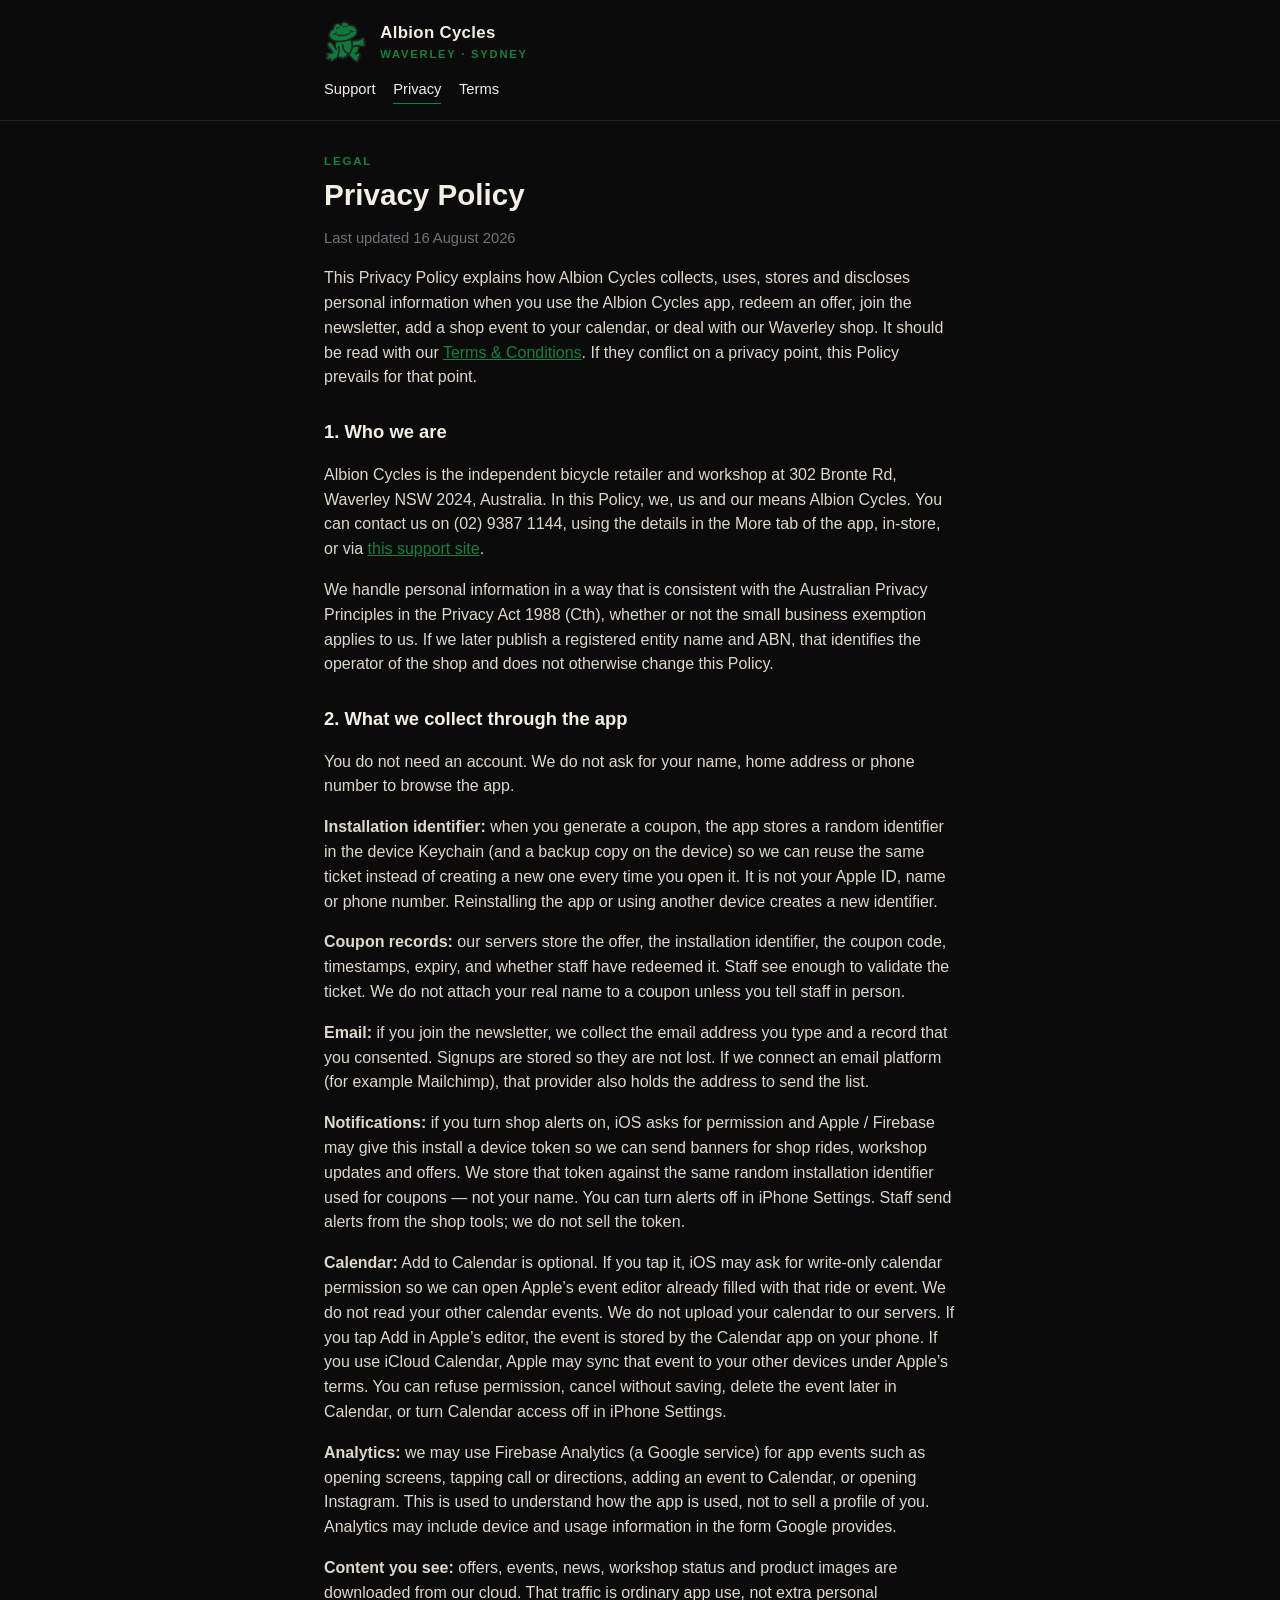
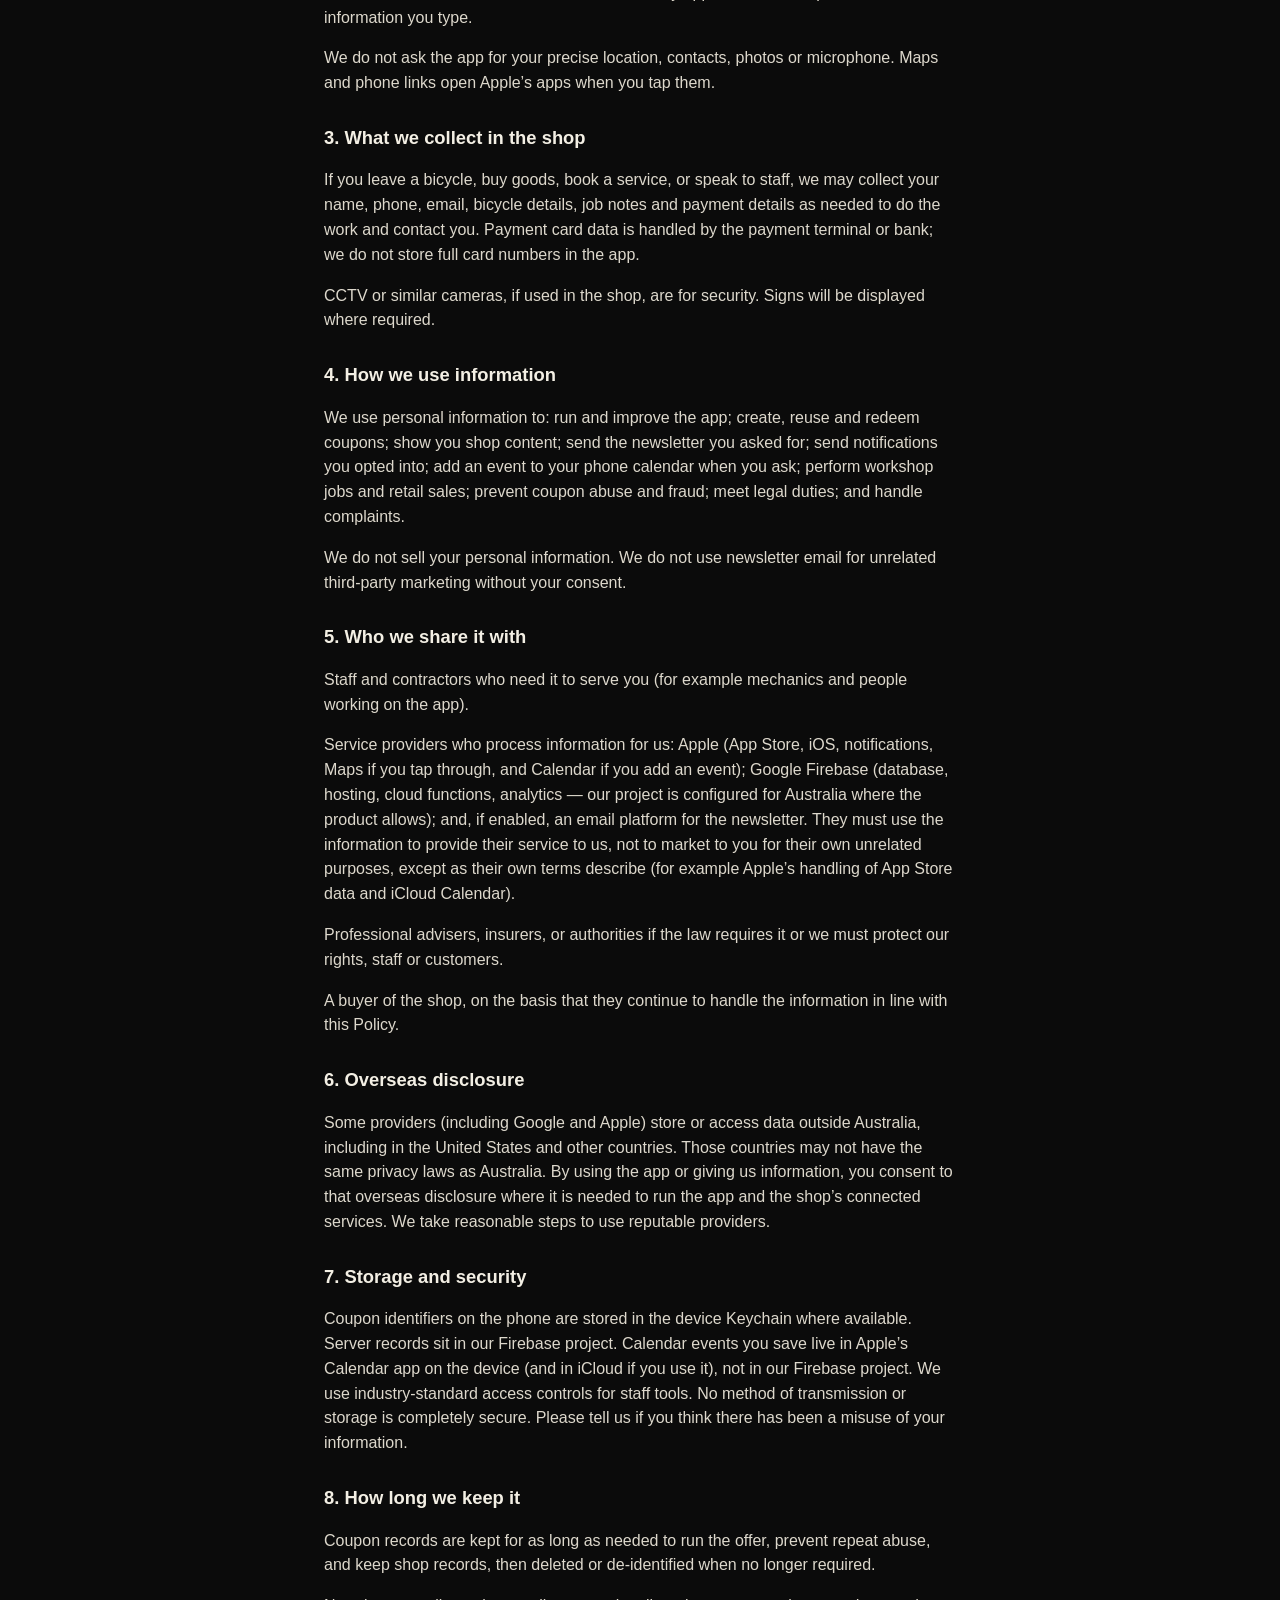
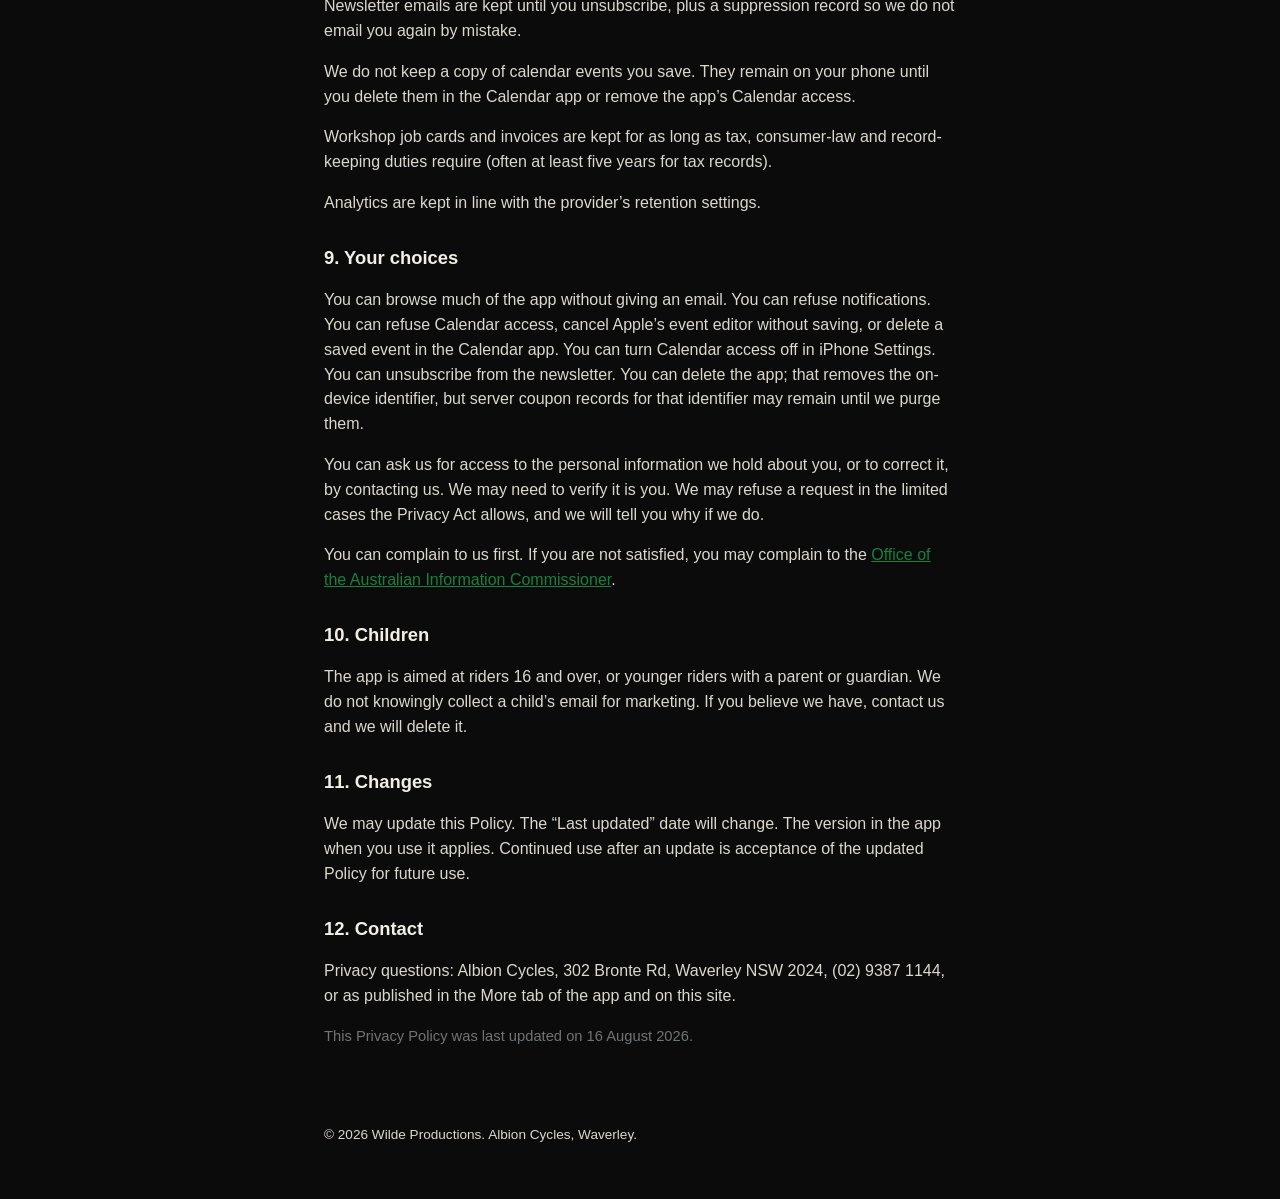
==== privacy.html @ 656c13bf "Add public support, privacy, and terms pages for App Store Connect. Co-authored-by: Cursor <cursorag" ====
<!DOCTYPE html>
<html lang="en-AU">
<head>
  <meta charset="utf-8">
  <meta name="viewport" content="width=device-width, initial-scale=1">
  <title>Privacy Policy — Albion Cycles</title>
  <meta name="description" content="Privacy Policy for the Albion Cycles iPhone app and Waverley shop.">
  <link rel="stylesheet" href="styles.css">
</head>
<body>
  <header>
    <div class="wrap" style="padding-bottom: 0;">
      <a class="brand" href="index.html">
        <img class="frog" src="albion-frog.png" alt="">
        <span class="brand-text">
          <strong>Albion Cycles</strong>
          <span>Waverley · Sydney</span>
        </span>
      </a>
      <nav>
        <a href="index.html">Support</a>
        <a href="privacy.html" aria-current="page">Privacy</a>
        <a href="terms.html">Terms</a>
      </nav>
    </div>
  </header>

  <main class="wrap">
    <p class="eyebrow">Legal</p>
    <h1>Privacy Policy</h1>
    <p class="muted">Last updated 16 August 2026</p>
    <p>This Privacy Policy explains how Albion Cycles collects, uses, stores and discloses personal information when you use the Albion Cycles app, redeem an offer, join the newsletter, add a shop event to your calendar, or deal with our Waverley shop. It should be read with our <a href="terms.html">Terms &amp; Conditions</a>. If they conflict on a privacy point, this Policy prevails for that point.</p>

    <h2>1. Who we are</h2>
    <p>Albion Cycles is the independent bicycle retailer and workshop at 302 Bronte Rd, Waverley NSW 2024, Australia. In this Policy, we, us and our means Albion Cycles. You can contact us on (02) 9387 1144, using the details in the More tab of the app, in-store, or via <a href="index.html">this support site</a>.</p>
    <p>We handle personal information in a way that is consistent with the Australian Privacy Principles in the Privacy Act 1988 (Cth), whether or not the small business exemption applies to us. If we later publish a registered entity name and ABN, that identifies the operator of the shop and does not otherwise change this Policy.</p>

    <h2>2. What we collect through the app</h2>
    <p>You do not need an account. We do not ask for your name, home address or phone number to browse the app.</p>
    <p><strong>Installation identifier:</strong> when you generate a coupon, the app stores a random identifier in the device Keychain (and a backup copy on the device) so we can reuse the same ticket instead of creating a new one every time you open it. It is not your Apple ID, name or phone number. Reinstalling the app or using another device creates a new identifier.</p>
    <p><strong>Coupon records:</strong> our servers store the offer, the installation identifier, the coupon code, timestamps, expiry, and whether staff have redeemed it. Staff see enough to validate the ticket. We do not attach your real name to a coupon unless you tell staff in person.</p>
    <p><strong>Email:</strong> if you join the newsletter, we collect the email address you type and a record that you consented. Signups are stored so they are not lost. If we connect an email platform (for example Mailchimp), that provider also holds the address to send the list.</p>
    <p><strong>Notifications:</strong> if you turn shop alerts on, iOS asks for permission and Apple / Firebase may give this install a device token so we can send banners for shop rides, workshop updates and offers. We store that token against the same random installation identifier used for coupons — not your name. You can turn alerts off in iPhone Settings. Staff send alerts from the shop tools; we do not sell the token.</p>
    <p><strong>Calendar:</strong> Add to Calendar is optional. If you tap it, iOS may ask for write-only calendar permission so we can open Apple’s event editor already filled with that ride or event. We do not read your other calendar events. We do not upload your calendar to our servers. If you tap Add in Apple’s editor, the event is stored by the Calendar app on your phone. If you use iCloud Calendar, Apple may sync that event to your other devices under Apple’s terms. You can refuse permission, cancel without saving, delete the event later in Calendar, or turn Calendar access off in iPhone Settings.</p>
    <p><strong>Analytics:</strong> we may use Firebase Analytics (a Google service) for app events such as opening screens, tapping call or directions, adding an event to Calendar, or opening Instagram. This is used to understand how the app is used, not to sell a profile of you. Analytics may include device and usage information in the form Google provides.</p>
    <p><strong>Content you see:</strong> offers, events, news, workshop status and product images are downloaded from our cloud. That traffic is ordinary app use, not extra personal information you type.</p>
    <p>We do not ask the app for your precise location, contacts, photos or microphone. Maps and phone links open Apple’s apps when you tap them.</p>

    <h2>3. What we collect in the shop</h2>
    <p>If you leave a bicycle, buy goods, book a service, or speak to staff, we may collect your name, phone, email, bicycle details, job notes and payment details as needed to do the work and contact you. Payment card data is handled by the payment terminal or bank; we do not store full card numbers in the app.</p>
    <p>CCTV or similar cameras, if used in the shop, are for security. Signs will be displayed where required.</p>

    <h2>4. How we use information</h2>
    <p>We use personal information to: run and improve the app; create, reuse and redeem coupons; show you shop content; send the newsletter you asked for; send notifications you opted into; add an event to your phone calendar when you ask; perform workshop jobs and retail sales; prevent coupon abuse and fraud; meet legal duties; and handle complaints.</p>
    <p>We do not sell your personal information. We do not use newsletter email for unrelated third-party marketing without your consent.</p>

    <h2>5. Who we share it with</h2>
    <p>Staff and contractors who need it to serve you (for example mechanics and people working on the app).</p>
    <p>Service providers who process information for us: Apple (App Store, iOS, notifications, Maps if you tap through, and Calendar if you add an event); Google Firebase (database, hosting, cloud functions, analytics — our project is configured for Australia where the product allows); and, if enabled, an email platform for the newsletter. They must use the information to provide their service to us, not to market to you for their own unrelated purposes, except as their own terms describe (for example Apple’s handling of App Store data and iCloud Calendar).</p>
    <p>Professional advisers, insurers, or authorities if the law requires it or we must protect our rights, staff or customers.</p>
    <p>A buyer of the shop, on the basis that they continue to handle the information in line with this Policy.</p>

    <h2>6. Overseas disclosure</h2>
    <p>Some providers (including Google and Apple) store or access data outside Australia, including in the United States and other countries. Those countries may not have the same privacy laws as Australia. By using the app or giving us information, you consent to that overseas disclosure where it is needed to run the app and the shop’s connected services. We take reasonable steps to use reputable providers.</p>

    <h2>7. Storage and security</h2>
    <p>Coupon identifiers on the phone are stored in the device Keychain where available. Server records sit in our Firebase project. Calendar events you save live in Apple’s Calendar app on the device (and in iCloud if you use it), not in our Firebase project. We use industry-standard access controls for staff tools. No method of transmission or storage is completely secure. Please tell us if you think there has been a misuse of your information.</p>

    <h2>8. How long we keep it</h2>
    <p>Coupon records are kept for as long as needed to run the offer, prevent repeat abuse, and keep shop records, then deleted or de-identified when no longer required.</p>
    <p>Newsletter emails are kept until you unsubscribe, plus a suppression record so we do not email you again by mistake.</p>
    <p>We do not keep a copy of calendar events you save. They remain on your phone until you delete them in the Calendar app or remove the app’s Calendar access.</p>
    <p>Workshop job cards and invoices are kept for as long as tax, consumer-law and record-keeping duties require (often at least five years for tax records).</p>
    <p>Analytics are kept in line with the provider’s retention settings.</p>

    <h2>9. Your choices</h2>
    <p>You can browse much of the app without giving an email. You can refuse notifications. You can refuse Calendar access, cancel Apple’s event editor without saving, or delete a saved event in the Calendar app. You can turn Calendar access off in iPhone Settings. You can unsubscribe from the newsletter. You can delete the app; that removes the on-device identifier, but server coupon records for that identifier may remain until we purge them.</p>
    <p>You can ask us for access to the personal information we hold about you, or to correct it, by contacting us. We may need to verify it is you. We may refuse a request in the limited cases the Privacy Act allows, and we will tell you why if we do.</p>
    <p>You can complain to us first. If you are not satisfied, you may complain to the <a href="https://www.oaic.gov.au">Office of the Australian Information Commissioner</a>.</p>

    <h2>10. Children</h2>
    <p>The app is aimed at riders 16 and over, or younger riders with a parent or guardian. We do not knowingly collect a child’s email for marketing. If you believe we have, contact us and we will delete it.</p>

    <h2>11. Changes</h2>
    <p>We may update this Policy. The “Last updated” date will change. The version in the app when you use it applies. Continued use after an update is acceptance of the updated Policy for future use.</p>

    <h2>12. Contact</h2>
    <p>Privacy questions: Albion Cycles, 302 Bronte Rd, Waverley NSW 2024, (02) 9387 1144, or as published in the More tab of the app and on this site.</p>
    <p class="muted">This Privacy Policy was last updated on 16 August 2026.</p>
  </main>

  <footer>
    <p>© 2026 Wilde Productions. Albion Cycles, Waverley.</p>
  </footer>
</body>
</html>
---- styles.css ----
:root {
  --black: #0b0b0b;
  --warm-black: #121312;
  --cream: #f3efe4;
  --green: #16813f;
  --steel: #6e7477;
  --max: 42rem;
}

* { box-sizing: border-box; }

html, body {
  margin: 0;
  background: var(--black);
  color: var(--cream);
}

body {
  font-family: -apple-system, BlinkMacSystemFont, "Segoe UI", Helvetica, Arial, sans-serif;
  line-height: 1.55;
}

a { color: var(--green); }

header {
  border-bottom: 1px solid rgba(255, 255, 255, 0.1);
  padding: 1.25rem 1.25rem 1rem;
}

.wrap {
  max-width: var(--max);
  margin: 0 auto;
  padding: 0 1.25rem 3rem;
}

.brand {
  display: flex;
  align-items: center;
  gap: 0.85rem;
  text-decoration: none;
  color: inherit;
}

.brand img.frog {
  height: 42px;
  width: auto;
}

.brand-text {
  display: flex;
  flex-direction: column;
}

.brand-text strong {
  font-size: 1.05rem;
  letter-spacing: 0.02em;
}

.brand-text span {
  color: var(--green);
  font-size: 0.7rem;
  font-weight: 600;
  letter-spacing: 0.16em;
  text-transform: uppercase;
}

nav {
  margin-top: 0.9rem;
  display: flex;
  gap: 1.1rem;
  font-size: 0.92rem;
}

nav a {
  color: var(--cream);
  text-decoration: none;
  border-bottom: 1px solid transparent;
  padding-bottom: 0.15rem;
}

nav a:hover,
nav a[aria-current="page"] {
  border-bottom-color: var(--green);
  color: var(--cream);
}

.eyebrow {
  color: var(--green);
  font-size: 0.72rem;
  font-weight: 600;
  letter-spacing: 0.16em;
  text-transform: uppercase;
  margin: 2rem 0 0.4rem;
}

h1 {
  font-size: 1.85rem;
  line-height: 1.2;
  margin: 0 0 0.75rem;
}

h2 {
  font-size: 1.15rem;
  margin: 1.75rem 0 0.45rem;
}

p, li { color: #ddd8cc; }

.muted { color: var(--steel); font-size: 0.92rem; }

.card {
  background: var(--warm-black);
  border: 1px solid rgba(255, 255, 255, 0.1);
  border-radius: 14px;
  padding: 1rem 1.1rem;
  margin: 1rem 0;
}

.card h2 { margin-top: 0; }

.card a.action {
  display: inline-block;
  margin-top: 0.35rem;
  font-weight: 600;
  text-decoration: none;
}

footer {
  max-width: var(--max);
  margin: 0 auto;
  padding: 0 1.25rem 2.5rem;
  color: var(--steel);
  font-size: 0.85rem;
}
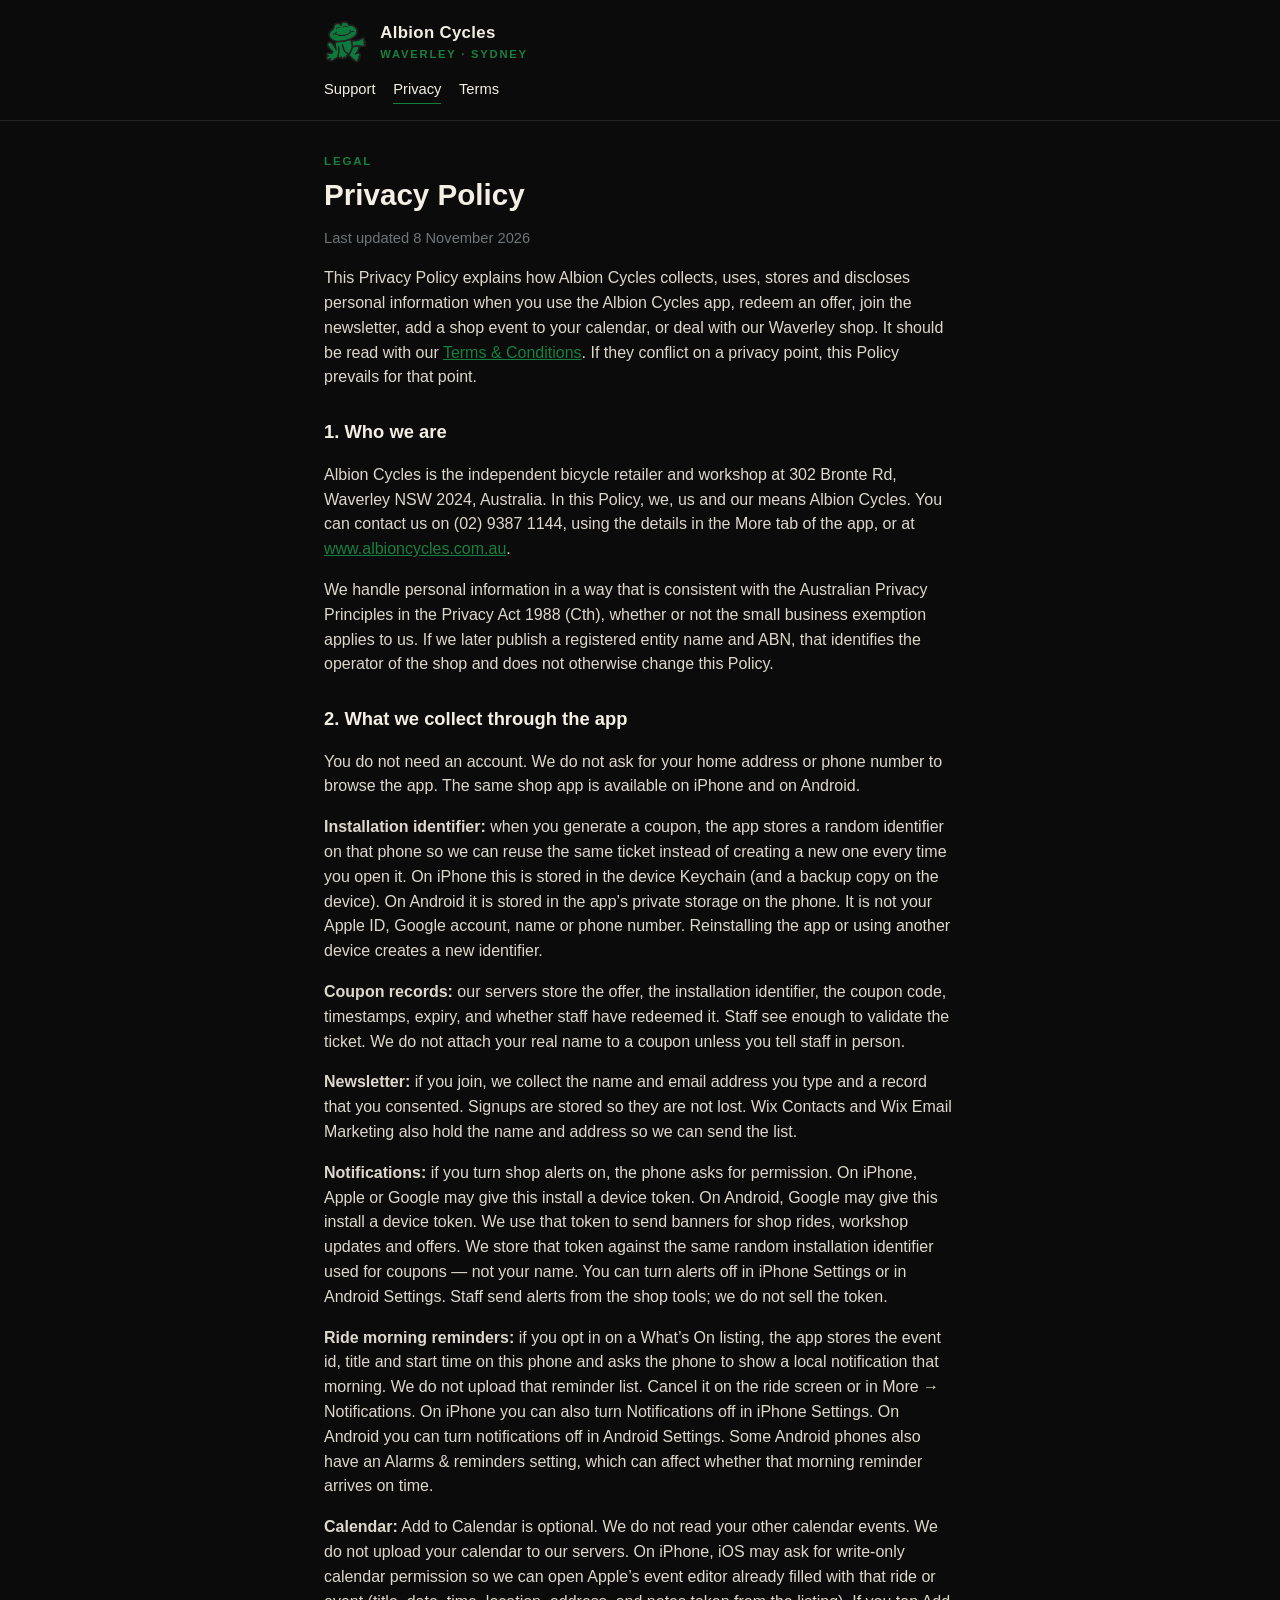
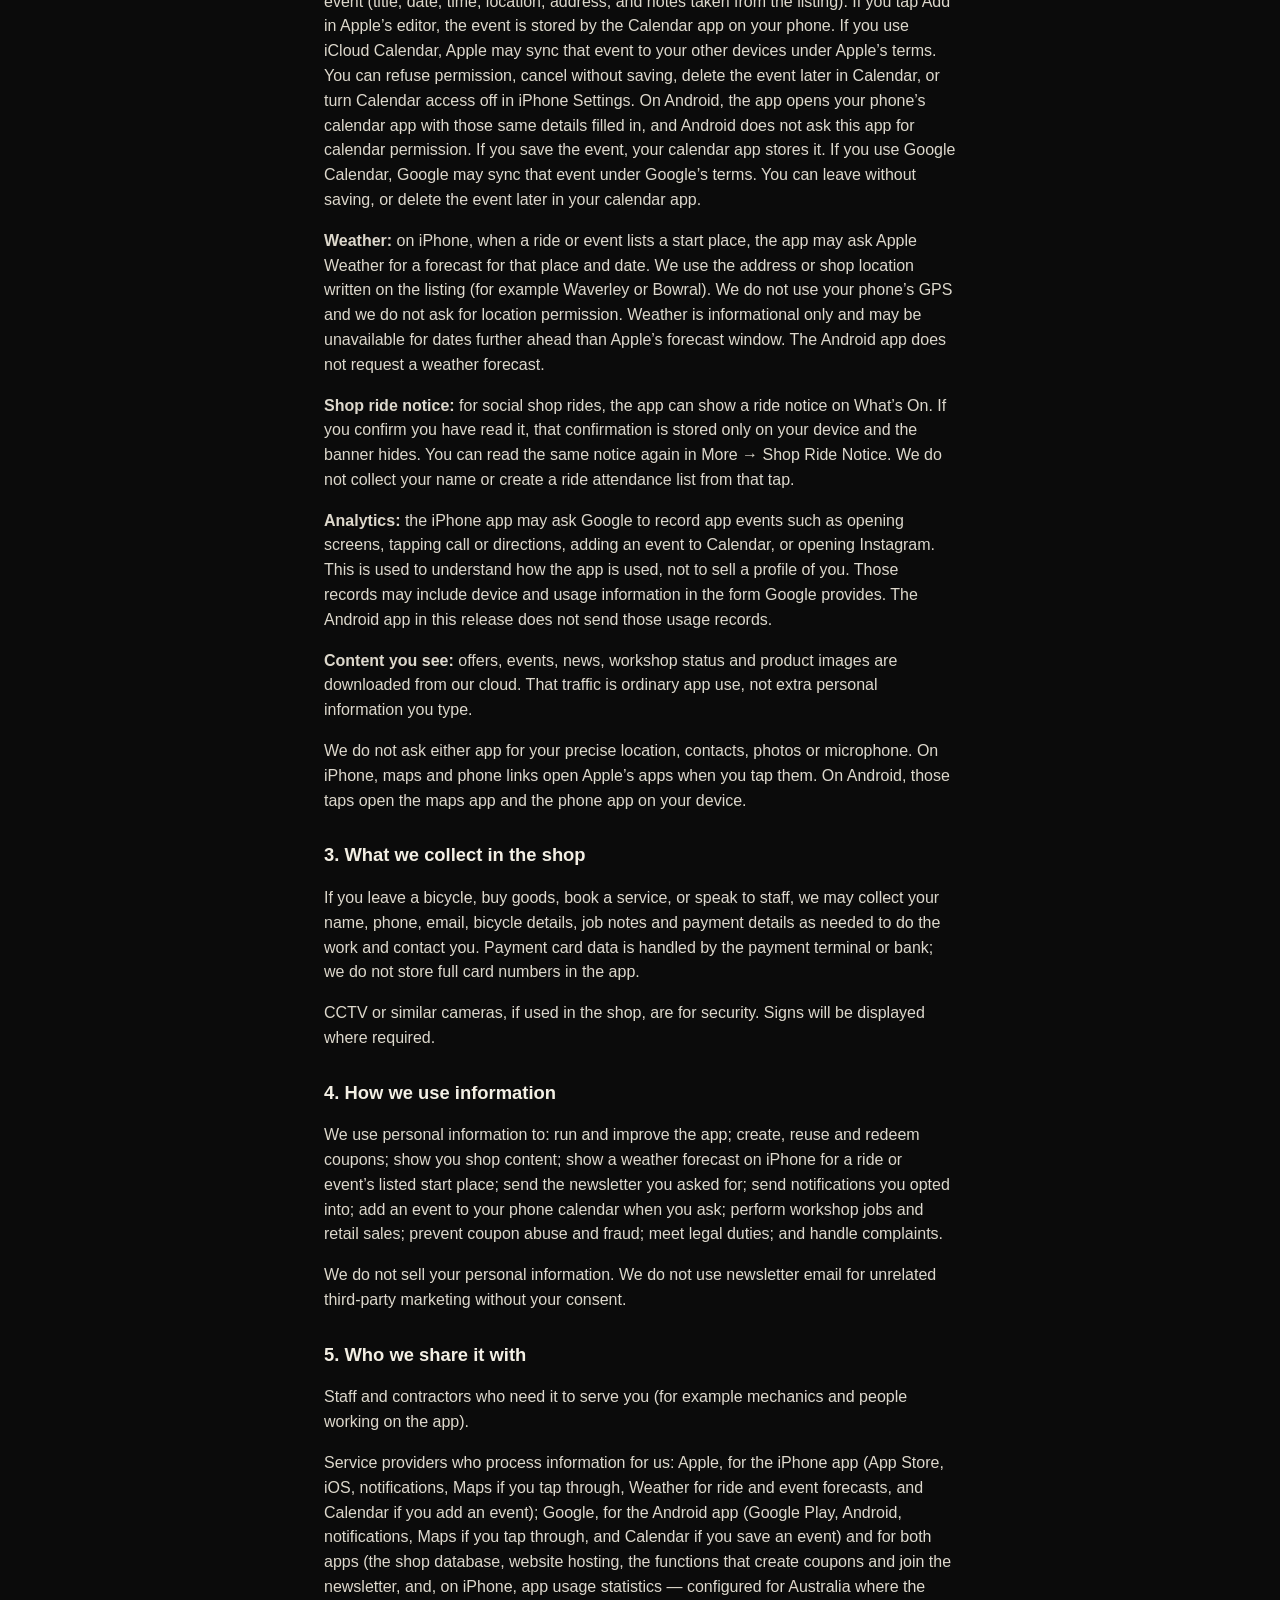
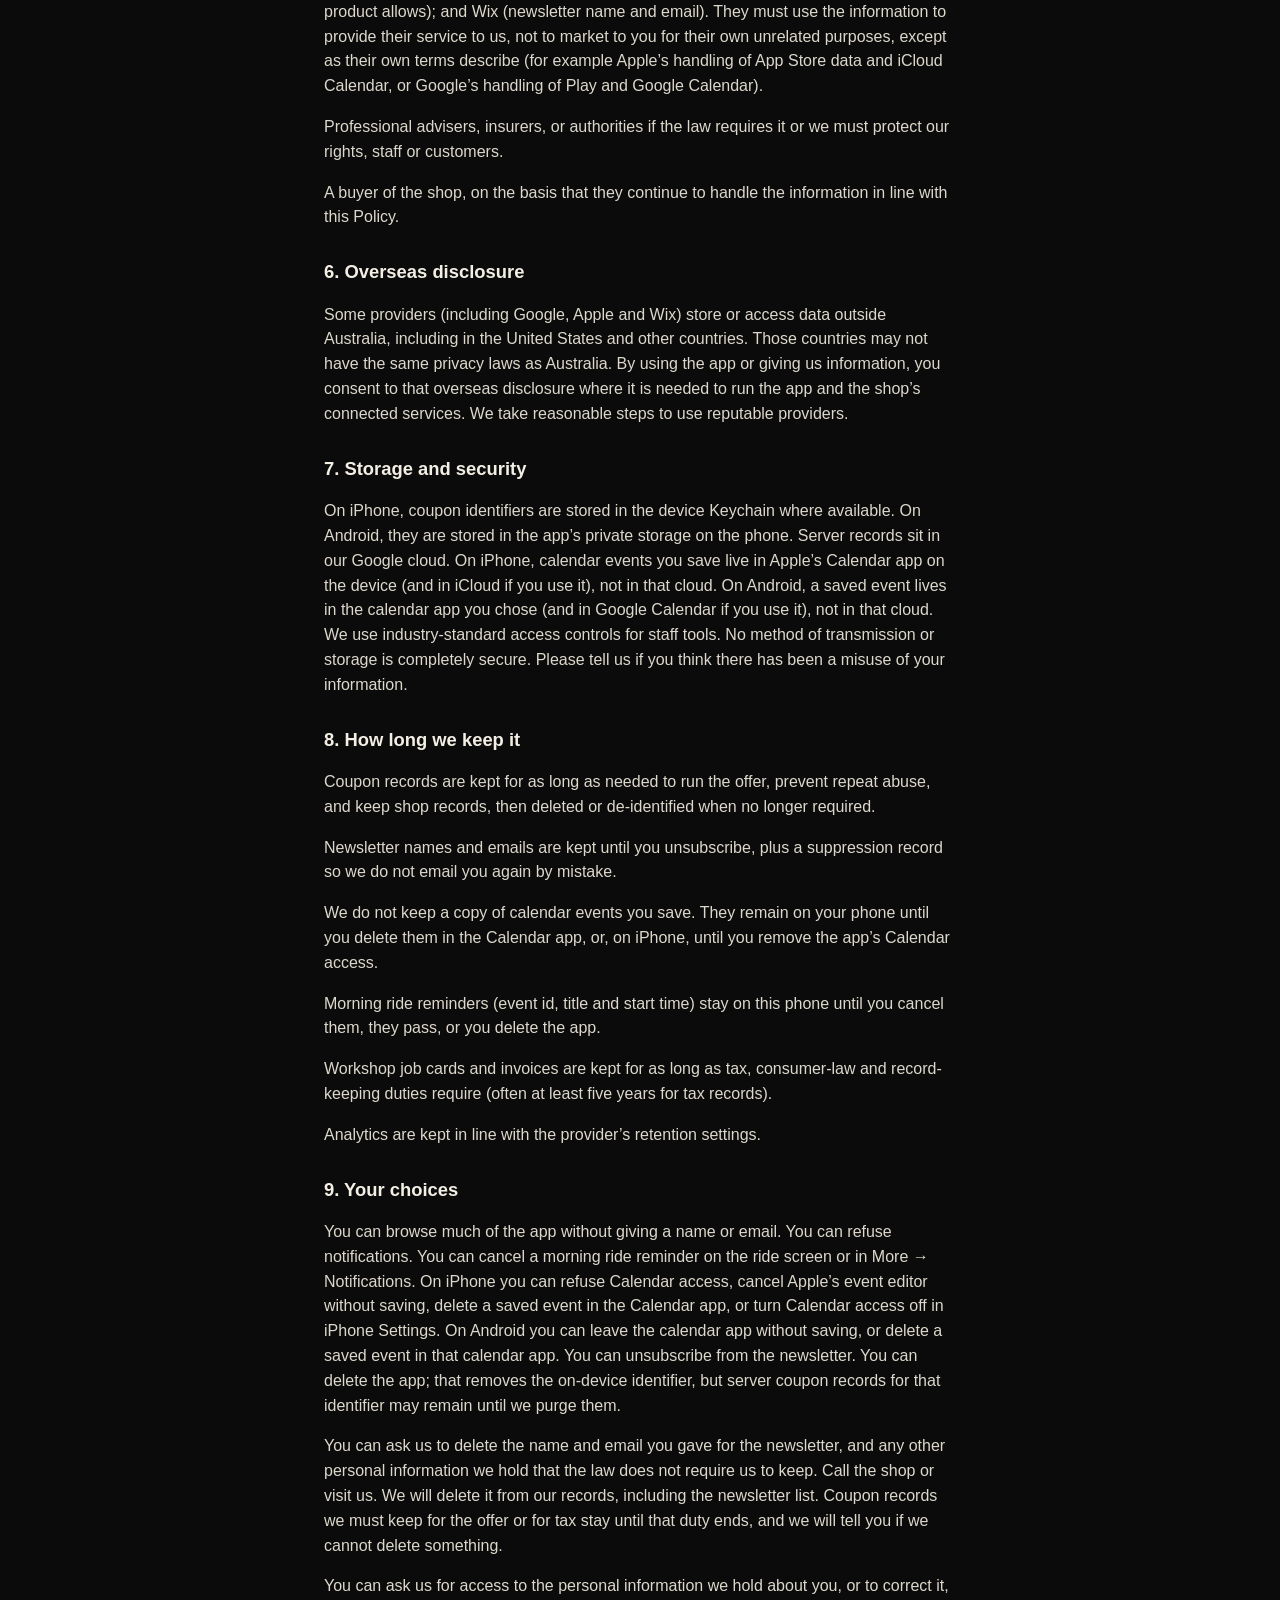
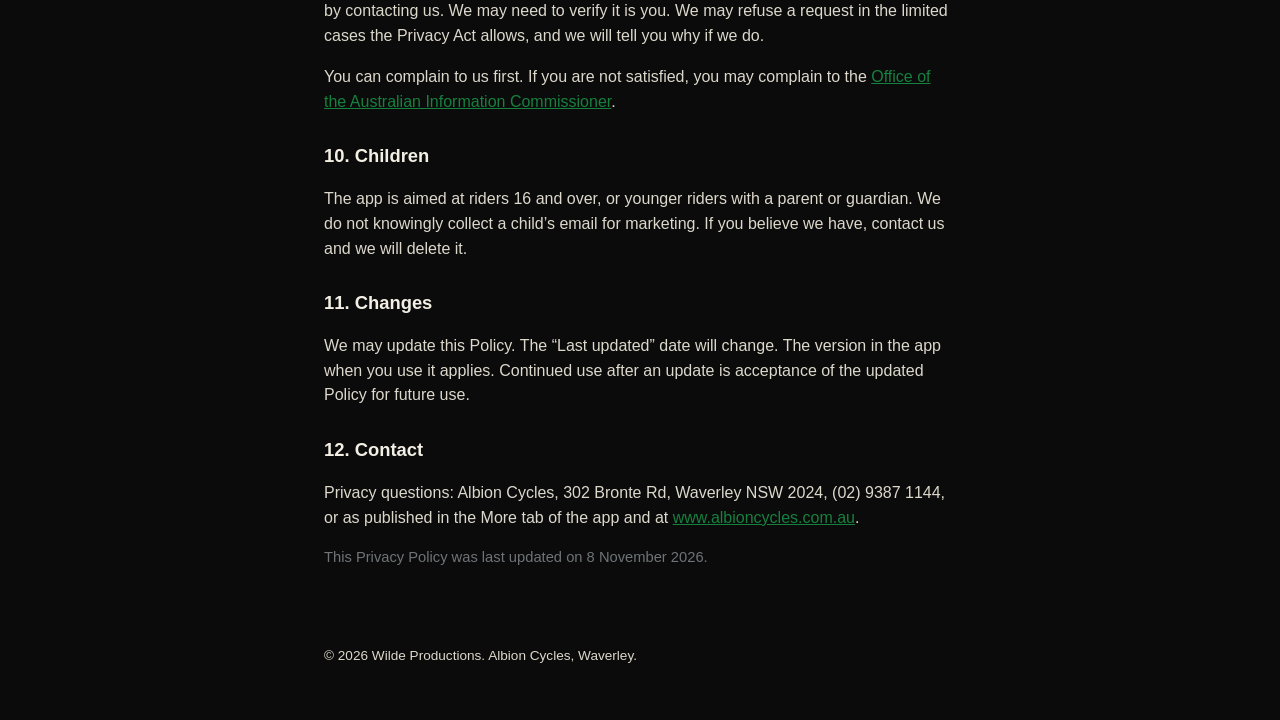
==== commit dff75dc6: "Update the public privacy page for iPhone and Android. Name Apple, Google, and Wix in plain language" ====
--- a/privacy.html
+++ b/privacy.html
@@ -4,7 +4,7 @@
   <meta charset="utf-8">
   <meta name="viewport" content="width=device-width, initial-scale=1">
   <title>Privacy Policy — Albion Cycles</title>
-  <meta name="description" content="Privacy Policy for the Albion Cycles iPhone app and Waverley shop.">
+  <meta name="description" content="Privacy Policy for the Albion Cycles iPhone and Android apps and the Waverley shop.">
   <link rel="stylesheet" href="styles.css">
 </head>
 <body>
@@ -28,53 +28,58 @@
   <main class="wrap">
     <p class="eyebrow">Legal</p>
     <h1>Privacy Policy</h1>
-    <p class="muted">Last updated 16 August 2026</p>
+    <p class="muted">Last updated 8 November 2026</p>
     <p>This Privacy Policy explains how Albion Cycles collects, uses, stores and discloses personal information when you use the Albion Cycles app, redeem an offer, join the newsletter, add a shop event to your calendar, or deal with our Waverley shop. It should be read with our <a href="terms.html">Terms &amp; Conditions</a>. If they conflict on a privacy point, this Policy prevails for that point.</p>
 
     <h2>1. Who we are</h2>
-    <p>Albion Cycles is the independent bicycle retailer and workshop at 302 Bronte Rd, Waverley NSW 2024, Australia. In this Policy, we, us and our means Albion Cycles. You can contact us on (02) 9387 1144, using the details in the More tab of the app, in-store, or via <a href="index.html">this support site</a>.</p>
+    <p>Albion Cycles is the independent bicycle retailer and workshop at 302 Bronte Rd, Waverley NSW 2024, Australia. In this Policy, we, us and our means Albion Cycles. You can contact us on (02) 9387 1144, using the details in the More tab of the app, or at <a href="https://www.albioncycles.com.au">www.albioncycles.com.au</a>.</p>
     <p>We handle personal information in a way that is consistent with the Australian Privacy Principles in the Privacy Act 1988 (Cth), whether or not the small business exemption applies to us. If we later publish a registered entity name and ABN, that identifies the operator of the shop and does not otherwise change this Policy.</p>
 
     <h2>2. What we collect through the app</h2>
-    <p>You do not need an account. We do not ask for your name, home address or phone number to browse the app.</p>
-    <p><strong>Installation identifier:</strong> when you generate a coupon, the app stores a random identifier in the device Keychain (and a backup copy on the device) so we can reuse the same ticket instead of creating a new one every time you open it. It is not your Apple ID, name or phone number. Reinstalling the app or using another device creates a new identifier.</p>
+    <p>You do not need an account. We do not ask for your home address or phone number to browse the app. The same shop app is available on iPhone and on Android.</p>
+    <p><strong>Installation identifier:</strong> when you generate a coupon, the app stores a random identifier on that phone so we can reuse the same ticket instead of creating a new one every time you open it. On iPhone this is stored in the device Keychain (and a backup copy on the device). On Android it is stored in the app’s private storage on the phone. It is not your Apple ID, Google account, name or phone number. Reinstalling the app or using another device creates a new identifier.</p>
     <p><strong>Coupon records:</strong> our servers store the offer, the installation identifier, the coupon code, timestamps, expiry, and whether staff have redeemed it. Staff see enough to validate the ticket. We do not attach your real name to a coupon unless you tell staff in person.</p>
-    <p><strong>Email:</strong> if you join the newsletter, we collect the email address you type and a record that you consented. Signups are stored so they are not lost. If we connect an email platform (for example Mailchimp), that provider also holds the address to send the list.</p>
-    <p><strong>Notifications:</strong> if you turn shop alerts on, iOS asks for permission and Apple / Firebase may give this install a device token so we can send banners for shop rides, workshop updates and offers. We store that token against the same random installation identifier used for coupons — not your name. You can turn alerts off in iPhone Settings. Staff send alerts from the shop tools; we do not sell the token.</p>
-    <p><strong>Calendar:</strong> Add to Calendar is optional. If you tap it, iOS may ask for write-only calendar permission so we can open Apple’s event editor already filled with that ride or event. We do not read your other calendar events. We do not upload your calendar to our servers. If you tap Add in Apple’s editor, the event is stored by the Calendar app on your phone. If you use iCloud Calendar, Apple may sync that event to your other devices under Apple’s terms. You can refuse permission, cancel without saving, delete the event later in Calendar, or turn Calendar access off in iPhone Settings.</p>
-    <p><strong>Analytics:</strong> we may use Firebase Analytics (a Google service) for app events such as opening screens, tapping call or directions, adding an event to Calendar, or opening Instagram. This is used to understand how the app is used, not to sell a profile of you. Analytics may include device and usage information in the form Google provides.</p>
+    <p><strong>Newsletter:</strong> if you join, we collect the name and email address you type and a record that you consented. Signups are stored so they are not lost. Wix Contacts and Wix Email Marketing also hold the name and address so we can send the list.</p>
+    <p><strong>Notifications:</strong> if you turn shop alerts on, the phone asks for permission. On iPhone, Apple or Google may give this install a device token. On Android, Google may give this install a device token. We use that token to send banners for shop rides, workshop updates and offers. We store that token against the same random installation identifier used for coupons — not your name. You can turn alerts off in iPhone Settings or in Android Settings. Staff send alerts from the shop tools; we do not sell the token.</p>
+    <p><strong>Ride morning reminders:</strong> if you opt in on a What’s On listing, the app stores the event id, title and start time on this phone and asks the phone to show a local notification that morning. We do not upload that reminder list. Cancel it on the ride screen or in More → Notifications. On iPhone you can also turn Notifications off in iPhone Settings. On Android you can turn notifications off in Android Settings. Some Android phones also have an Alarms &amp; reminders setting, which can affect whether that morning reminder arrives on time.</p>
+    <p><strong>Calendar:</strong> Add to Calendar is optional. We do not read your other calendar events. We do not upload your calendar to our servers. On iPhone, iOS may ask for write-only calendar permission so we can open Apple’s event editor already filled with that ride or event (title, date, time, location, address, and notes taken from the listing). If you tap Add in Apple’s editor, the event is stored by the Calendar app on your phone. If you use iCloud Calendar, Apple may sync that event to your other devices under Apple’s terms. You can refuse permission, cancel without saving, delete the event later in Calendar, or turn Calendar access off in iPhone Settings. On Android, the app opens your phone’s calendar app with those same details filled in, and Android does not ask this app for calendar permission. If you save the event, your calendar app stores it. If you use Google Calendar, Google may sync that event under Google’s terms. You can leave without saving, or delete the event later in your calendar app.</p>
+    <p><strong>Weather:</strong> on iPhone, when a ride or event lists a start place, the app may ask Apple Weather for a forecast for that place and date. We use the address or shop location written on the listing (for example Waverley or Bowral). We do not use your phone’s GPS and we do not ask for location permission. Weather is informational only and may be unavailable for dates further ahead than Apple’s forecast window. The Android app does not request a weather forecast.</p>
+    <p><strong>Shop ride notice:</strong> for social shop rides, the app can show a ride notice on What’s On. If you confirm you have read it, that confirmation is stored only on your device and the banner hides. You can read the same notice again in More → Shop Ride Notice. We do not collect your name or create a ride attendance list from that tap.</p>
+    <p><strong>Analytics:</strong> the iPhone app may ask Google to record app events such as opening screens, tapping call or directions, adding an event to Calendar, or opening Instagram. This is used to understand how the app is used, not to sell a profile of you. Those records may include device and usage information in the form Google provides. The Android app in this release does not send those usage records.</p>
     <p><strong>Content you see:</strong> offers, events, news, workshop status and product images are downloaded from our cloud. That traffic is ordinary app use, not extra personal information you type.</p>
-    <p>We do not ask the app for your precise location, contacts, photos or microphone. Maps and phone links open Apple’s apps when you tap them.</p>
+    <p>We do not ask either app for your precise location, contacts, photos or microphone. On iPhone, maps and phone links open Apple’s apps when you tap them. On Android, those taps open the maps app and the phone app on your device.</p>
 
     <h2>3. What we collect in the shop</h2>
     <p>If you leave a bicycle, buy goods, book a service, or speak to staff, we may collect your name, phone, email, bicycle details, job notes and payment details as needed to do the work and contact you. Payment card data is handled by the payment terminal or bank; we do not store full card numbers in the app.</p>
     <p>CCTV or similar cameras, if used in the shop, are for security. Signs will be displayed where required.</p>
 
     <h2>4. How we use information</h2>
-    <p>We use personal information to: run and improve the app; create, reuse and redeem coupons; show you shop content; send the newsletter you asked for; send notifications you opted into; add an event to your phone calendar when you ask; perform workshop jobs and retail sales; prevent coupon abuse and fraud; meet legal duties; and handle complaints.</p>
+    <p>We use personal information to: run and improve the app; create, reuse and redeem coupons; show you shop content; show a weather forecast on iPhone for a ride or event’s listed start place; send the newsletter you asked for; send notifications you opted into; add an event to your phone calendar when you ask; perform workshop jobs and retail sales; prevent coupon abuse and fraud; meet legal duties; and handle complaints.</p>
     <p>We do not sell your personal information. We do not use newsletter email for unrelated third-party marketing without your consent.</p>
 
     <h2>5. Who we share it with</h2>
     <p>Staff and contractors who need it to serve you (for example mechanics and people working on the app).</p>
-    <p>Service providers who process information for us: Apple (App Store, iOS, notifications, Maps if you tap through, and Calendar if you add an event); Google Firebase (database, hosting, cloud functions, analytics — our project is configured for Australia where the product allows); and, if enabled, an email platform for the newsletter. They must use the information to provide their service to us, not to market to you for their own unrelated purposes, except as their own terms describe (for example Apple’s handling of App Store data and iCloud Calendar).</p>
+    <p>Service providers who process information for us: Apple, for the iPhone app (App Store, iOS, notifications, Maps if you tap through, Weather for ride and event forecasts, and Calendar if you add an event); Google, for the Android app (Google Play, Android, notifications, Maps if you tap through, and Calendar if you save an event) and for both apps (the shop database, website hosting, the functions that create coupons and join the newsletter, and, on iPhone, app usage statistics — configured for Australia where the product allows); and Wix (newsletter name and email). They must use the information to provide their service to us, not to market to you for their own unrelated purposes, except as their own terms describe (for example Apple’s handling of App Store data and iCloud Calendar, or Google’s handling of Play and Google Calendar).</p>
     <p>Professional advisers, insurers, or authorities if the law requires it or we must protect our rights, staff or customers.</p>
     <p>A buyer of the shop, on the basis that they continue to handle the information in line with this Policy.</p>
 
     <h2>6. Overseas disclosure</h2>
-    <p>Some providers (including Google and Apple) store or access data outside Australia, including in the United States and other countries. Those countries may not have the same privacy laws as Australia. By using the app or giving us information, you consent to that overseas disclosure where it is needed to run the app and the shop’s connected services. We take reasonable steps to use reputable providers.</p>
+    <p>Some providers (including Google, Apple and Wix) store or access data outside Australia, including in the United States and other countries. Those countries may not have the same privacy laws as Australia. By using the app or giving us information, you consent to that overseas disclosure where it is needed to run the app and the shop’s connected services. We take reasonable steps to use reputable providers.</p>
 
     <h2>7. Storage and security</h2>
-    <p>Coupon identifiers on the phone are stored in the device Keychain where available. Server records sit in our Firebase project. Calendar events you save live in Apple’s Calendar app on the device (and in iCloud if you use it), not in our Firebase project. We use industry-standard access controls for staff tools. No method of transmission or storage is completely secure. Please tell us if you think there has been a misuse of your information.</p>
+    <p>On iPhone, coupon identifiers are stored in the device Keychain where available. On Android, they are stored in the app’s private storage on the phone. Server records sit in our Google cloud. On iPhone, calendar events you save live in Apple’s Calendar app on the device (and in iCloud if you use it), not in that cloud. On Android, a saved event lives in the calendar app you chose (and in Google Calendar if you use it), not in that cloud. We use industry-standard access controls for staff tools. No method of transmission or storage is completely secure. Please tell us if you think there has been a misuse of your information.</p>
 
     <h2>8. How long we keep it</h2>
     <p>Coupon records are kept for as long as needed to run the offer, prevent repeat abuse, and keep shop records, then deleted or de-identified when no longer required.</p>
-    <p>Newsletter emails are kept until you unsubscribe, plus a suppression record so we do not email you again by mistake.</p>
-    <p>We do not keep a copy of calendar events you save. They remain on your phone until you delete them in the Calendar app or remove the app’s Calendar access.</p>
+    <p>Newsletter names and emails are kept until you unsubscribe, plus a suppression record so we do not email you again by mistake.</p>
+    <p>We do not keep a copy of calendar events you save. They remain on your phone until you delete them in the Calendar app, or, on iPhone, until you remove the app’s Calendar access.</p>
+    <p>Morning ride reminders (event id, title and start time) stay on this phone until you cancel them, they pass, or you delete the app.</p>
     <p>Workshop job cards and invoices are kept for as long as tax, consumer-law and record-keeping duties require (often at least five years for tax records).</p>
     <p>Analytics are kept in line with the provider’s retention settings.</p>
 
     <h2>9. Your choices</h2>
-    <p>You can browse much of the app without giving an email. You can refuse notifications. You can refuse Calendar access, cancel Apple’s event editor without saving, or delete a saved event in the Calendar app. You can turn Calendar access off in iPhone Settings. You can unsubscribe from the newsletter. You can delete the app; that removes the on-device identifier, but server coupon records for that identifier may remain until we purge them.</p>
+    <p>You can browse much of the app without giving a name or email. You can refuse notifications. You can cancel a morning ride reminder on the ride screen or in More → Notifications. On iPhone you can refuse Calendar access, cancel Apple’s event editor without saving, delete a saved event in the Calendar app, or turn Calendar access off in iPhone Settings. On Android you can leave the calendar app without saving, or delete a saved event in that calendar app. You can unsubscribe from the newsletter. You can delete the app; that removes the on-device identifier, but server coupon records for that identifier may remain until we purge them.</p>
+    <p>You can ask us to delete the name and email you gave for the newsletter, and any other personal information we hold that the law does not require us to keep. Call the shop or visit us. We will delete it from our records, including the newsletter list. Coupon records we must keep for the offer or for tax stay until that duty ends, and we will tell you if we cannot delete something.</p>
     <p>You can ask us for access to the personal information we hold about you, or to correct it, by contacting us. We may need to verify it is you. We may refuse a request in the limited cases the Privacy Act allows, and we will tell you why if we do.</p>
     <p>You can complain to us first. If you are not satisfied, you may complain to the <a href="https://www.oaic.gov.au">Office of the Australian Information Commissioner</a>.</p>
 
@@ -85,8 +90,8 @@
     <p>We may update this Policy. The “Last updated” date will change. The version in the app when you use it applies. Continued use after an update is acceptance of the updated Policy for future use.</p>
 
     <h2>12. Contact</h2>
-    <p>Privacy questions: Albion Cycles, 302 Bronte Rd, Waverley NSW 2024, (02) 9387 1144, or as published in the More tab of the app and on this site.</p>
-    <p class="muted">This Privacy Policy was last updated on 16 August 2026.</p>
+    <p>Privacy questions: Albion Cycles, 302 Bronte Rd, Waverley NSW 2024, (02) 9387 1144, or as published in the More tab of the app and at <a href="https://www.albioncycles.com.au">www.albioncycles.com.au</a>.</p>
+    <p class="muted">This Privacy Policy was last updated on 8 November 2026.</p>
   </main>
 
   <footer>
